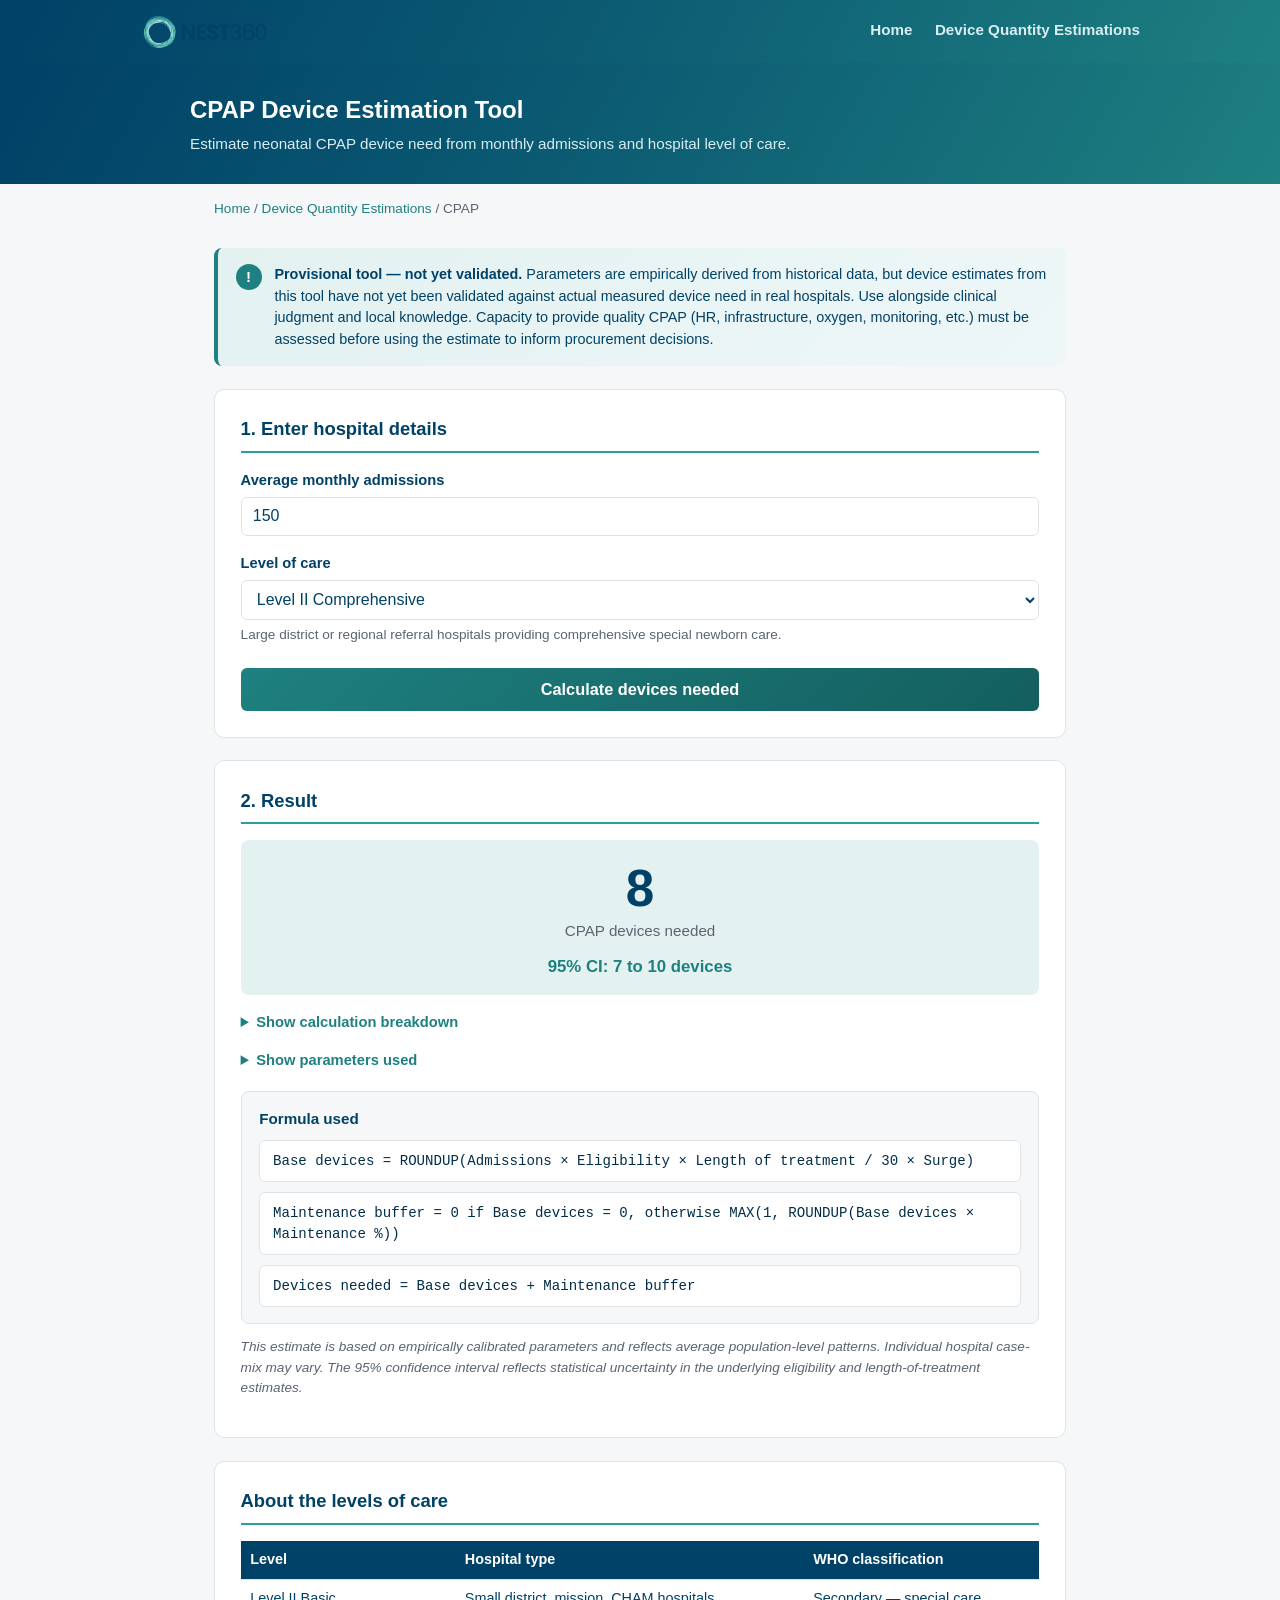
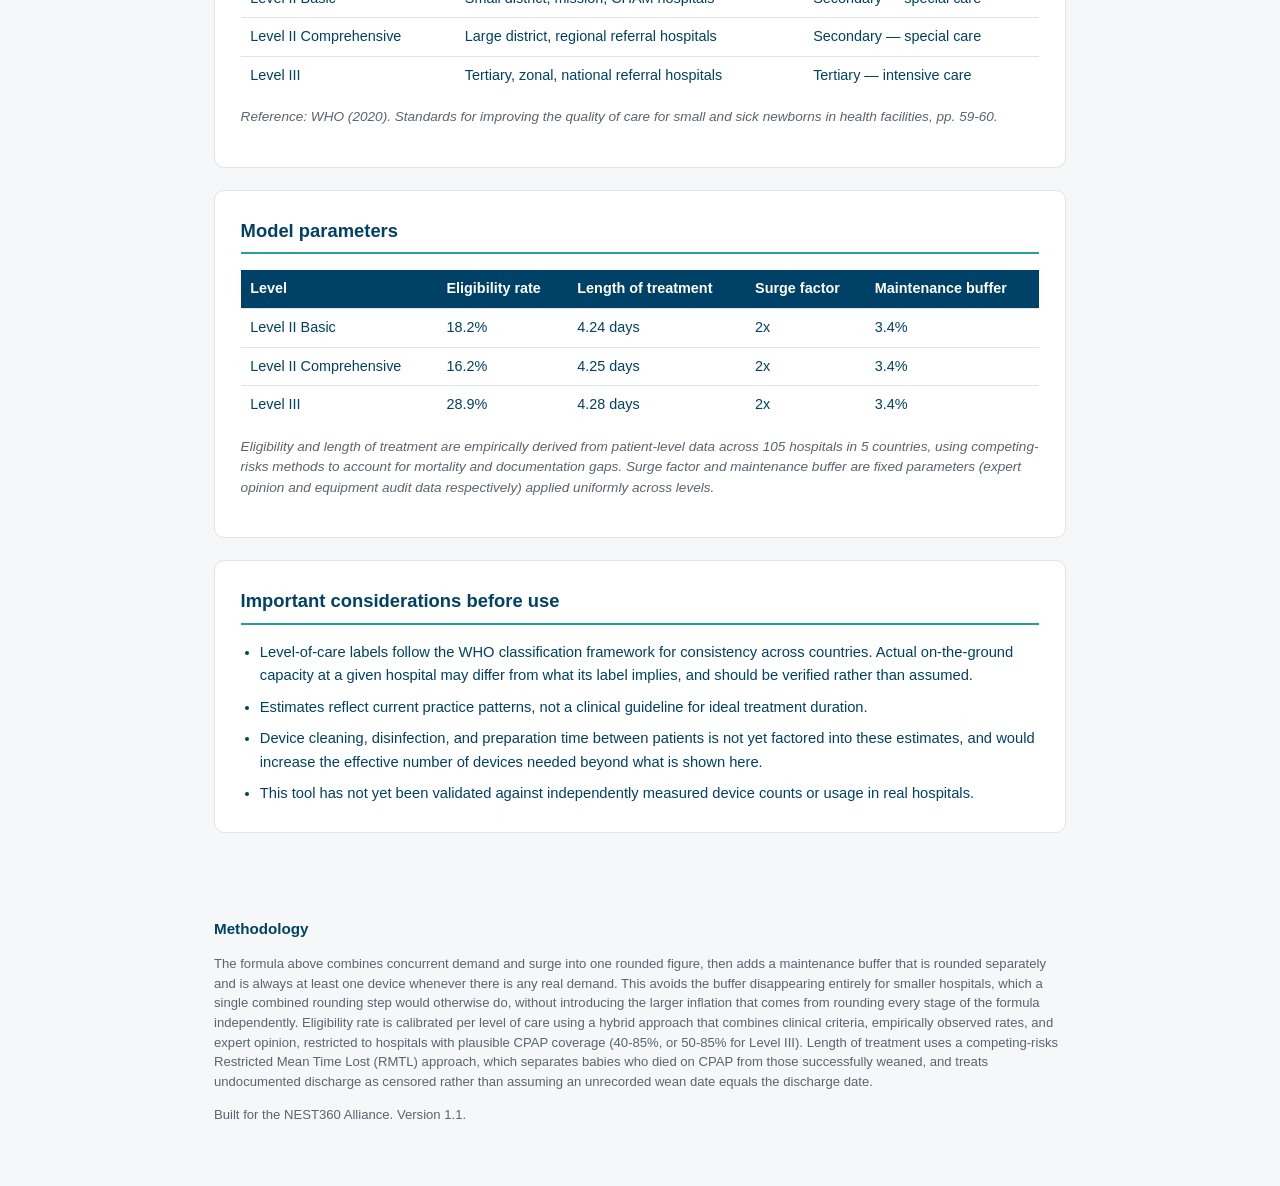
==== nest360_site/cpap.html @ d77ab2a0 "Added home screen" ====
<!DOCTYPE html>
<html lang="en">
<head>
<meta charset="UTF-8">
<meta name="viewport" content="width=device-width, initial-scale=1.0">
<title>CPAP Device Estimation Tool | NEST360</title>
<link rel="icon" type="image/png" href="assets/favicon.png">
<link rel="apple-touch-icon" href="assets/favicon-180.png">
<link rel="stylesheet" href="styles.css">
</head>
<body>

<header class="site-header">
  <div class="site-header-inner">
    <a href="index.html" class="brand">
      <img id="logo" src="assets/nest360-logo.png" alt="NEST360 logo"
           onerror="this.style.display='none'; document.getElementById('logoFallback').style.display='block';" />
      <div id="logoFallback">NEST<span class="accent">360</span></div>
    </a>
    <nav class="site-nav">
      <a href="index.html">Home</a>
      <a href="devices.html">Device Quantity Estimations</a>
    </nav>
  </div>
</header>

<div class="page-title-strip">
  <div class="inner">
    <h1>CPAP Device Estimation Tool</h1>
    <p>Estimate neonatal CPAP device need from monthly admissions and hospital level of care.</p>
  </div>
</div>
<div class="breadcrumb"><a href="index.html">Home</a> / <a href="devices.html">Device Quantity Estimations</a> / CPAP</div>

<main>

  <div class="advisory-note">
    <div class="icon">!</div>
    <div>
      <strong>Provisional tool — not yet validated.</strong> Parameters are empirically derived from historical data, but device estimates from this tool have not yet been validated against actual measured device need in real hospitals. Use alongside clinical judgment and local knowledge. Capacity to provide quality CPAP (HR, infrastructure, oxygen, monitoring, etc.) must be assessed before using the estimate to inform procurement decisions.
    </div>
  </div>

  <div class="card">
    <h2>1. Enter hospital details</h2>

    <label for="admits">Average monthly admissions</label>
    <input type="number" id="admits" min="0" step="1" value="150" />

    <label for="level">Level of care</label>
    <select id="level">
      <option value="Level II Basic">Level II Basic</option>
      <option value="Level II Comprehensive" selected>Level II Comprehensive</option>
      <option value="Level III">Level III</option>
    </select>
    <div class="level-help" id="levelHelp"></div>

    <button id="calcBtn">Calculate devices needed</button>
  </div>

  <div class="card" id="results">
    <h2>2. Result</h2>

    <div class="result-hero">
      <div class="n" id="resultDevices">-</div>
      <div class="label">CPAP devices needed</div>
      <div class="ci" id="resultCI"></div>
    </div>

    <details>
      <summary>Show calculation breakdown</summary>
      <div id="breakdown" style="margin-top:0.8rem;"></div>
    </details>

    <details>
      <summary>Show parameters used</summary>
      <div id="paramsUsed" style="margin-top:0.8rem;"></div>
    </details>

    <div class="formula-block">
      <h3>Formula used</h3>
      <p class="formula-expression">Base devices = ROUNDUP(Admissions &times; Eligibility &times; Length of treatment / 30 &times; Surge)</p>
      <p class="formula-expression">Maintenance buffer = 0 if Base devices = 0, otherwise MAX(1, ROUNDUP(Base devices &times; Maintenance %))</p>
      <p class="formula-expression">Devices needed = Base devices + Maintenance buffer</p>
    </div>

    <p class="note">This estimate is based on empirically calibrated parameters and reflects average population-level patterns. Individual hospital case-mix may vary. The 95% confidence interval reflects statistical uncertainty in the underlying eligibility and length-of-treatment estimates.</p>
  </div>

  <div class="card">
    <h2>About the levels of care</h2>
    <table>
      <tr><th>Level</th><th>Hospital type</th><th>WHO classification</th></tr>
      <tr>
        <td>Level II Basic</td>
        <td>Small district, mission, CHAM hospitals</td>
        <td>Secondary — special care</td>
      </tr>
      <tr>
        <td>Level II Comprehensive</td>
        <td>Large district, regional referral hospitals</td>
        <td>Secondary — special care</td>
      </tr>
      <tr>
        <td>Level III</td>
        <td>Tertiary, zonal, national referral hospitals</td>
        <td>Tertiary — intensive care</td>
      </tr>
    </table>
    <p class="note">Reference: WHO (2020). Standards for improving the quality of care for small and sick newborns in health facilities, pp. 59-60.</p>
  </div>

  <div class="card">
    <h2>Model parameters</h2>
    <table id="paramsTable">
      <tr><th>Level</th><th>Eligibility rate</th><th>Length of treatment</th><th>Surge factor</th><th>Maintenance buffer</th></tr>
    </table>
    <p class="note">Eligibility and length of treatment are empirically derived from patient-level data across 105 hospitals in 5 countries, using competing-risks methods to account for mortality and documentation gaps. Surge factor and maintenance buffer are fixed parameters (expert opinion and equipment audit data respectively) applied uniformly across levels.</p>
  </div>

  <div class="card">
    <h2>Important considerations before use</h2>
    <ul class="considerations-list">
      <li>Level-of-care labels follow the WHO classification framework for consistency across countries. Actual on-the-ground capacity at a given hospital may differ from what its label implies, and should be verified rather than assumed.</li>
      <li>Estimates reflect current practice patterns, not a clinical guideline for ideal treatment duration.</li>
      <li>Device cleaning, disinfection, and preparation time between patients is not yet factored into these estimates, and would increase the effective number of devices needed beyond what is shown here.</li>
      <li>This tool has not yet been validated against independently measured device counts or usage in real hospitals.</li>
    </ul>
  </div>

</main>

<footer>
  <h3>Methodology</h3>
  <p>
    The formula above combines concurrent demand and surge into one rounded figure, then adds a maintenance buffer that is rounded separately and is always at least one device whenever there is any real demand. This avoids the buffer disappearing entirely for smaller hospitals, which a single combined rounding step would otherwise do, without introducing the larger inflation that comes from rounding every stage of the formula independently.
    Eligibility rate is calibrated per level of care using a hybrid approach that combines clinical criteria, empirically observed rates, and expert opinion, restricted to hospitals with plausible CPAP coverage (40-85%, or 50-85% for Level III).
    Length of treatment uses a competing-risks Restricted Mean Time Lost (RMTL) approach, which separates babies who died on CPAP from those successfully weaned, and treats undocumented discharge as censored rather than assuming an unrecorded wean date equals the discharge date.
  </p>
  <p style="margin-top:0.8rem;">Built for the NEST360 Alliance. Version 1.1.</p>
</footer>

<script>
// ============================================================================
// Core calculation logic — tested against the validated R pipeline output.
//
// v1.1 (two-stage rounding, revised at a PI's request): v1.0 rounded once,
// at the very end, after multiplying concurrent demand, surge, and
// maintenance buffer all together. For small hospitals, the maintenance
// buffer (3.4% of a small number) was frequently well under 1 device and
// vanished once folded into a single shared ceiling -- giving small
// hospitals effectively no equipment-failure buffer, even though losing 1
// device is a much bigger share of total capacity for a small hospital
// than a large one.
//
// v1.1 fixes this with TWO rounding stages, not three independent ones:
//   base   = ceil(daily_concurrent * surge)          -- demand + surge together
//   buffer = 0                        if base == 0   -- no phantom spare when
//          = max(1, ceil(base * maintenance))          there is no real demand
//   devices_needed = base + buffer
// Concurrent demand and surge are deliberately combined and rounded
// together (not each on its own) -- rounding all three stages
// independently was evaluated and rejected: since ceil() only ever rounds
// up, three separate ceilings compound into a much bigger inflation
// (~33% higher at low volume in testing) than the two-stage version, which
// isolates the fix to exactly the buffer blind spot and converges back to
// the v1.0 result as hospital size grows (verified identical at Level III /
// 2000 admits/month: 171 devices either way).
//
// The 95% CI applies this SAME two-stage transform to the continuous
// peak-demand value plus/minus 1.96 x SE, rather than computing the
// interval separately -- guaranteeing the point estimate always sits
// inside its own confidence interval.
// ============================================================================

const PARAMS = {
  "Level II Basic": {
    eligible_rate_median: 0.182, eligible_rate_se: 0.00849,
    los_median: 4.24, los_se: 0.369
  },
  "Level II Comprehensive": {
    eligible_rate_median: 0.162, eligible_rate_se: 0.00971,
    los_median: 4.25, los_se: 0.361
  },
  "Level III": {
    eligible_rate_median: 0.289, eligible_rate_se: 0.0296,
    los_median: 4.28, los_se: 0.321
  }
};

const SURGE = 2.0;
const MAINTENANCE = 0.034;

const LEVEL_HELP = {
  "Level II Basic": "Small district, mission, or CHAM hospitals providing basic special newborn care.",
  "Level II Comprehensive": "Large district or regional referral hospitals providing comprehensive special newborn care.",
  "Level III": "Tertiary, zonal, or national referral hospitals providing intensive newborn care."
};

function round2(x) { return Math.round(x * 100) / 100; }

// Single source of truth for the two-stage rounding transform. Used for
// both the point estimate and both CI bounds, so all three are always
// discretized identically (point estimate is guaranteed to sit inside the
// CI).
function devicesFromPeakDemand(peakDemand, maintenanceBuffer) {
  peakDemand = Math.max(0, peakDemand); // guard against a negative CI bound
  const base = Math.ceil(peakDemand);
  if (base <= 0) return 0; // no real demand -> no phantom spare
  const buffer = Math.max(1, Math.ceil(base * maintenanceBuffer));
  return base + buffer;
}

function estimateCpapDevices(monthlyAdmits, levelOfCare) {
  const p = PARAMS[levelOfCare];
  if (!p) throw new Error("Invalid level: " + levelOfCare);

  const elig = p.eligible_rate_median;
  const seElig = p.eligible_rate_se;
  const los = p.los_median;
  const seLos = p.los_se;

  const dailyConcurrent = (monthlyAdmits * elig * los) / 30;
  const peakDemand = dailyConcurrent * SURGE; // continuous -- NOT rounded here

  const devicesNeeded = devicesFromPeakDemand(peakDemand, MAINTENANCE);
  const baseDevices = Math.ceil(Math.max(0, peakDemand));
  const bufferDevices = devicesNeeded - baseDevices;

  const seTotal = peakDemand * Math.sqrt(
    Math.pow(seElig / elig, 2) + Math.pow(seLos / los, 2)
  );

  const ciLower = devicesFromPeakDemand(peakDemand - 1.96 * seTotal, MAINTENANCE);
  const ciUpper = devicesFromPeakDemand(peakDemand + 1.96 * seTotal, MAINTENANCE);

  return {
    levelOfCare, monthlyAdmits,

    dailyConcurrent: round2(dailyConcurrent),
    peakDemand: round2(peakDemand),
    baseDevices, bufferDevices,
    devicesNeeded, ciLower, ciUpper,
    seTotal: round2(seTotal),
    paramsUsed: { eligibilityRate: elig, losDays: los, surge: SURGE, maintenance: MAINTENANCE }
  };
}

// ------------------------------------------------------------------------
// UI wiring
// ------------------------------------------------------------------------

const admitsInput = document.getElementById("admits");
const levelSelect = document.getElementById("level");
const levelHelp = document.getElementById("levelHelp");
const calcBtn = document.getElementById("calcBtn");
const resultsCard = document.getElementById("results");
const resultDevices = document.getElementById("resultDevices");
const resultCI = document.getElementById("resultCI");
const breakdownEl = document.getElementById("breakdown");
const paramsUsedEl = document.getElementById("paramsUsed");
const paramsTable = document.getElementById("paramsTable");

function updateLevelHelp() {
  levelHelp.textContent = LEVEL_HELP[levelSelect.value] || "";
}
levelSelect.addEventListener("change", updateLevelHelp);
updateLevelHelp();

function runCalculation() {
  const admits = parseFloat(admitsInput.value);
  const level = levelSelect.value;

  if (isNaN(admits) || admits < 0) {
    alert("Please enter a valid, non-negative number of monthly admissions.");
    return;
  }

  const r = estimateCpapDevices(admits, level);

  resultsCard.style.display = "block";
  resultDevices.textContent = r.devicesNeeded;
  resultCI.textContent = "95% CI: " + r.ciLower + " to " + r.ciUpper + " devices";

  breakdownEl.innerHTML = `
    <div class="breakdown-step"><span class="k">Daily concurrent demand</span><span class="v">${r.dailyConcurrent}</span></div>
    <div class="breakdown-step"><span class="k">Peak demand (with surge)</span><span class="v">${r.peakDemand}</span></div>
    <div class="breakdown-step"><span class="k">Base devices (peak demand, rounded up)</span><span class="v">${r.baseDevices}</span></div>
    <div class="breakdown-step"><span class="k">+ Maintenance buffer (at least 1 spare)</span><span class="v">${r.bufferDevices}</span></div>
    <div class="breakdown-step"><span class="k">Devices needed</span><span class="v">${r.devicesNeeded}</span></div>
  `;

  paramsUsedEl.innerHTML = `
    <div class="breakdown-step"><span class="k">Eligibility rate</span><span class="v">${(r.paramsUsed.eligibilityRate * 100).toFixed(1)}%</span></div>
    <div class="breakdown-step"><span class="k">Length of treatment</span><span class="v">${r.paramsUsed.losDays} days</span></div>
    <div class="breakdown-step"><span class="k">Surge factor</span><span class="v">${r.paramsUsed.surge}x</span></div>
    <div class="breakdown-step"><span class="k">Maintenance buffer</span><span class="v">${(r.paramsUsed.maintenance * 100).toFixed(1)}%</span></div>
  `;

  if (typeof resultsCard.scrollIntoView === "function") {
    resultsCard.scrollIntoView({ behavior: "smooth", block: "nearest" });
  }
}

calcBtn.addEventListener("click", runCalculation);
admitsInput.addEventListener("keydown", (e) => { if (e.key === "Enter") runCalculation(); });

// Populate the static parameters table
(function populateParamsTable() {
  const order = ["Level II Basic", "Level II Comprehensive", "Level III"];
  for (const lvl of order) {
    const p = PARAMS[lvl];
    const row = document.createElement("tr");
    row.innerHTML = `
      <td>${lvl}</td>
      <td>${(p.eligible_rate_median * 100).toFixed(1)}%</td>
      <td>${p.los_median} days</td>
      <td>${SURGE}x</td>
      <td>${(MAINTENANCE * 100).toFixed(1)}%</td>
    `;
    paramsTable.appendChild(row);
  }
})();

// Run once on load with the default values so the page isn't empty
runCalculation();
</script>

</body>
</html>
---- nest360_site/styles.css ----
/* ============================================================================
   NEST360 Device Quantity Estimation Tools — shared stylesheet
   Colors extracted directly from the NEST360 logo file:
     navy #004167 (wordmark), teal #279F9F (ring accent)
   ========================================================================= */

:root {
  --navy: #004167;
  --navy-dark: #002E48;
  --teal: #279F9F;        /* true logo teal — decorative use only */
  --teal-dark: #1E8080;   /* WCAG AA on white (4.71:1) — text/buttons */
  --teal-darker: #145F5F; /* WCAG AA on white (7.42:1) — gradient partner */
  --teal-light: #E3F1F1;
  --gray: #5B6470;
  --lightbg: #F5F7F8;
  --white: #FFFFFF;
  --border: #E0E4E6;

  --brand-gradient: linear-gradient(120deg, var(--navy) 0%, #0B5A72 45%, var(--teal-dark) 100%);
  --button-gradient: linear-gradient(135deg, var(--teal-dark) 0%, var(--teal-darker) 100%);
}

* { box-sizing: border-box; }

body {
  margin: 0;
  font-family: -apple-system, "Calibri", "Segoe UI", Arial, sans-serif;
  background: var(--lightbg);
  color: var(--navy);
  line-height: 1.5;
}

a { color: var(--teal-dark); }

/* ---------------------------------------------------------------------- */
/* Site header / navigation (shared across all pages)                     */
/* ---------------------------------------------------------------------- */

.site-header {
  background: var(--brand-gradient);
  color: var(--white);
  padding: 0.9rem 1.5rem;
}

.site-header-inner {
  max-width: 1000px;
  margin: 0 auto;
  display: flex;
  align-items: center;
  justify-content: space-between;
  flex-wrap: wrap;
  gap: 0.8rem;
}

.brand {
  display: flex;
  align-items: center;
  gap: 0.7rem;
  text-decoration: none;
}

#logo {
  height: 34px;
  width: auto;
  display: block;
}

#logoFallback {
  display: none;
  font-size: 1.2rem;
  font-weight: 800;
  letter-spacing: 0.02em;
  color: var(--white);
}
#logoFallback .accent { color: #8FDCDC; }

.site-nav {
  display: flex;
  gap: 1.4rem;
}

@supports not (gap: 1rem) {
  .site-nav a + a { margin-left: 1.4rem; }
}

.site-nav a {
  color: #D9EEF2;
  text-decoration: none;
  font-size: 0.95rem;
  font-weight: 600;
  padding: 0.3rem 0;
  border-bottom: 2px solid transparent;
}

.site-nav a:hover { color: var(--white); }

.site-nav a.active {
  color: var(--white);
  border-bottom: 2px solid #8FDCDC;
}

/* ---------------------------------------------------------------------- */
/* Hero (Home page, and page-title strips on other pages)                 */
/* ---------------------------------------------------------------------- */

.hero {
  background: var(--brand-gradient);
  color: var(--white);
  padding: 3rem 1.5rem;
}

.hero-inner {
  max-width: 900px;
  margin: 0 auto;
}

.hero h1 {
  margin: 0 0 0.6rem 0;
  font-size: 2rem;
  font-weight: 700;
}

.hero p {
  margin: 0;
  color: #D9EEF2;
  font-size: 1.05rem;
  max-width: 640px;
}

.page-title-strip {
  background: var(--brand-gradient);
  color: var(--white);
  padding: 1.8rem 1.5rem;
}

.page-title-strip .inner {
  max-width: 900px;
  margin: 0 auto;
}

.page-title-strip h1 {
  margin: 0 0 0.3rem 0;
  font-size: 1.5rem;
  font-weight: 700;
}

.page-title-strip p {
  margin: 0;
  color: #D9EEF2;
  font-size: 0.95rem;
}

.breadcrumb {
  max-width: 900px;
  margin: 0.9rem auto 0 auto;
  padding: 0 1.5rem;
  font-size: 0.85rem;
  color: var(--gray);
}

.breadcrumb a { text-decoration: none; }
.breadcrumb a:hover { text-decoration: underline; }

/* ---------------------------------------------------------------------- */
/* Layout                                                                  */
/* ---------------------------------------------------------------------- */

main {
  max-width: 900px;
  margin: 0 auto;
  padding: 1.8rem 1.5rem 3rem 1.5rem;
}

.card {
  background: var(--white);
  border: 1px solid var(--border);
  border-radius: 10px;
  padding: 1.6rem;
  margin-bottom: 1.4rem;
}

.card h2 {
  font-size: 1.15rem;
  margin: 0 0 1rem 0;
  border-bottom: 2px solid var(--teal);
  padding-bottom: 0.5rem;
}

/* ---------------------------------------------------------------------- */
/* Advisory note (replaces a generic amber warning-box pattern with a      */
/* NEST360-colored callout: teal-tinted background, navy text, teal       */
/* left accent bar and a small marker icon instead of a caution color)    */
/* ---------------------------------------------------------------------- */

.advisory-note {
  display: flex;
  gap: 0.8rem;
  align-items: flex-start;
  background: linear-gradient(135deg, var(--teal-light) 0%, #EEF7F7 100%);
  border-left: 4px solid var(--teal-dark);
  color: var(--navy);
  padding: 1rem 1.1rem;
  border-radius: 8px;
  margin-bottom: 1.4rem;
  font-size: 0.9rem;
}

.advisory-note .icon {
  flex: 0 0 auto;
  width: 26px;
  height: 26px;
  border-radius: 50%;
  background: var(--teal-dark);
  color: var(--white);
  display: flex;
  align-items: center;
  justify-content: center;
  font-weight: 800;
  font-size: 0.95rem;
}

.advisory-note strong { color: var(--navy); }

/* ---------------------------------------------------------------------- */
/* Form controls                                                          */
/* ---------------------------------------------------------------------- */

label {
  display: block;
  font-weight: 600;
  font-size: 0.92rem;
  margin-bottom: 0.35rem;
  margin-top: 1rem;
}

label:first-child { margin-top: 0; }

input[type="number"], select {
  width: 100%;
  padding: 0.6rem 0.7rem;
  font-size: 1rem;
  border: 1px solid var(--border);
  border-radius: 6px;
  background: var(--white);
  color: var(--navy);
  font-family: inherit;
}

input[type="number"]:focus, select:focus {
  outline: none;
  border-color: var(--teal-dark);
  box-shadow: 0 0 0 3px var(--teal-light);
}

.level-help {
  font-size: 0.85rem;
  color: var(--gray);
  margin-top: 0.35rem;
}

button {
  margin-top: 1.4rem;
  width: 100%;
  background: var(--button-gradient);
  color: var(--white);
  border: none;
  border-radius: 6px;
  padding: 0.75rem;
  font-size: 1.02rem;
  font-weight: 700;
  cursor: pointer;
}

button:hover { filter: brightness(1.08); }

/* ---------------------------------------------------------------------- */
/* Results                                                                 */
/* ---------------------------------------------------------------------- */

#results { display: none; }

.result-hero {
  text-align: center;
  padding: 1.4rem 0 1rem 0;
  background: var(--teal-light);
  border-radius: 8px;
}

.result-hero .n {
  font-size: 3.2rem;
  font-weight: 700;
  color: var(--navy);
  line-height: 1;
}

.result-hero .label {
  color: var(--gray);
  font-size: 0.95rem;
  margin-top: 0.4rem;
}

.result-hero .ci {
  margin-top: 0.7rem;
  font-size: 1.05rem;
  color: var(--teal-dark);
  font-weight: 700;
}

table {
  width: 100%;
  border-collapse: collapse;
  font-size: 0.9rem;
  margin-top: 0.5rem;
}

th, td {
  text-align: left;
  padding: 0.5rem 0.6rem;
  border-bottom: 1px solid var(--border);
}

th {
  background: var(--navy);
  color: var(--white);
  font-weight: 600;
}

tr:last-child td { border-bottom: none; }

.breakdown-step {
  display: flex;
  justify-content: space-between;
  padding: 0.5rem 0;
  border-bottom: 1px dashed var(--border);
  font-size: 0.92rem;
}

.breakdown-step:last-child { border-bottom: none; }

.breakdown-step .k { color: var(--gray); }
.breakdown-step .v { font-weight: 600; color: var(--navy); }

details { margin-top: 1rem; }

summary {
  cursor: pointer;
  font-weight: 600;
  font-size: 0.92rem;
  color: var(--teal-dark);
}

/* ---------------------------------------------------------------------- */
/* Formula block — shown openly, not tucked behind a click                 */
/* ---------------------------------------------------------------------- */

.formula-block {
  margin-top: 1.2rem;
  background: var(--lightbg);
  border: 1px solid var(--border);
  border-radius: 8px;
  padding: 1rem 1.1rem;
}

.formula-block h3 {
  margin: 0 0 0.6rem 0;
  font-size: 0.95rem;
  color: var(--navy);
}

.formula-expression {
  font-family: "Courier New", Courier, monospace;
  font-size: 0.88rem;
  color: var(--navy-dark);
  background: var(--white);
  border: 1px solid var(--border);
  border-radius: 6px;
  padding: 0.6rem 0.8rem;
  margin: 0 0 0.6rem 0;
  overflow-x: auto;
}

.formula-expression:last-child { margin-bottom: 0; }

.note {
  font-size: 0.85rem;
  color: var(--gray);
  font-style: italic;
  margin-top: 0.8rem;
}

.considerations-list {
  margin: 0;
  padding-left: 1.2rem;
  color: var(--navy);
  font-size: 0.92rem;
  line-height: 1.6;
}

.considerations-list li { margin-bottom: 0.5rem; }
.considerations-list li:last-child { margin-bottom: 0; }

/* ---------------------------------------------------------------------- */
/* Device cards (Device Quantity Estimations hub page)                    */
/* ---------------------------------------------------------------------- */

.device-grid {
  display: grid;
  grid-template-columns: repeat(auto-fit, minmax(240px, 1fr));
  gap: 1rem;
}

.device-card {
  border: 1px solid var(--border);
  border-radius: 10px;
  padding: 1.4rem;
  background: var(--white);
  display: flex;
  flex-direction: column;
  gap: 0.6rem;
}

.device-card.available {
  border-top: 4px solid var(--teal-dark);
}

.device-card.coming-soon {
  border-top: 4px solid var(--border);
  opacity: 0.75;
}

.device-card h3 {
  margin: 0;
  font-size: 1.1rem;
  color: var(--navy);
}

.device-card p {
  margin: 0;
  font-size: 0.9rem;
  color: var(--gray);
  flex-grow: 1;
}

.device-status {
  display: inline-block;
  font-size: 0.75rem;
  font-weight: 700;
  text-transform: uppercase;
  letter-spacing: 0.03em;
  padding: 0.2rem 0.6rem;
  border-radius: 4px;
  width: fit-content;
}

.device-status.available {
  background: var(--teal-light);
  color: var(--teal-darker);
}

.device-status.coming-soon {
  background: var(--lightbg);
  color: var(--gray);
}

.device-card .go-link {
  text-decoration: none;
  font-weight: 700;
  color: var(--teal-dark);
  font-size: 0.9rem;
}

/* ---------------------------------------------------------------------- */
/* Footer                                                                  */
/* ---------------------------------------------------------------------- */

footer {
  max-width: 900px;
  margin: 0 auto;
  padding: 0 1.5rem 3rem 1.5rem;
  font-size: 0.82rem;
  color: var(--gray);
}

footer h3 {
  font-size: 0.95rem;
  color: var(--navy);
  margin-bottom: 0.4rem;
}
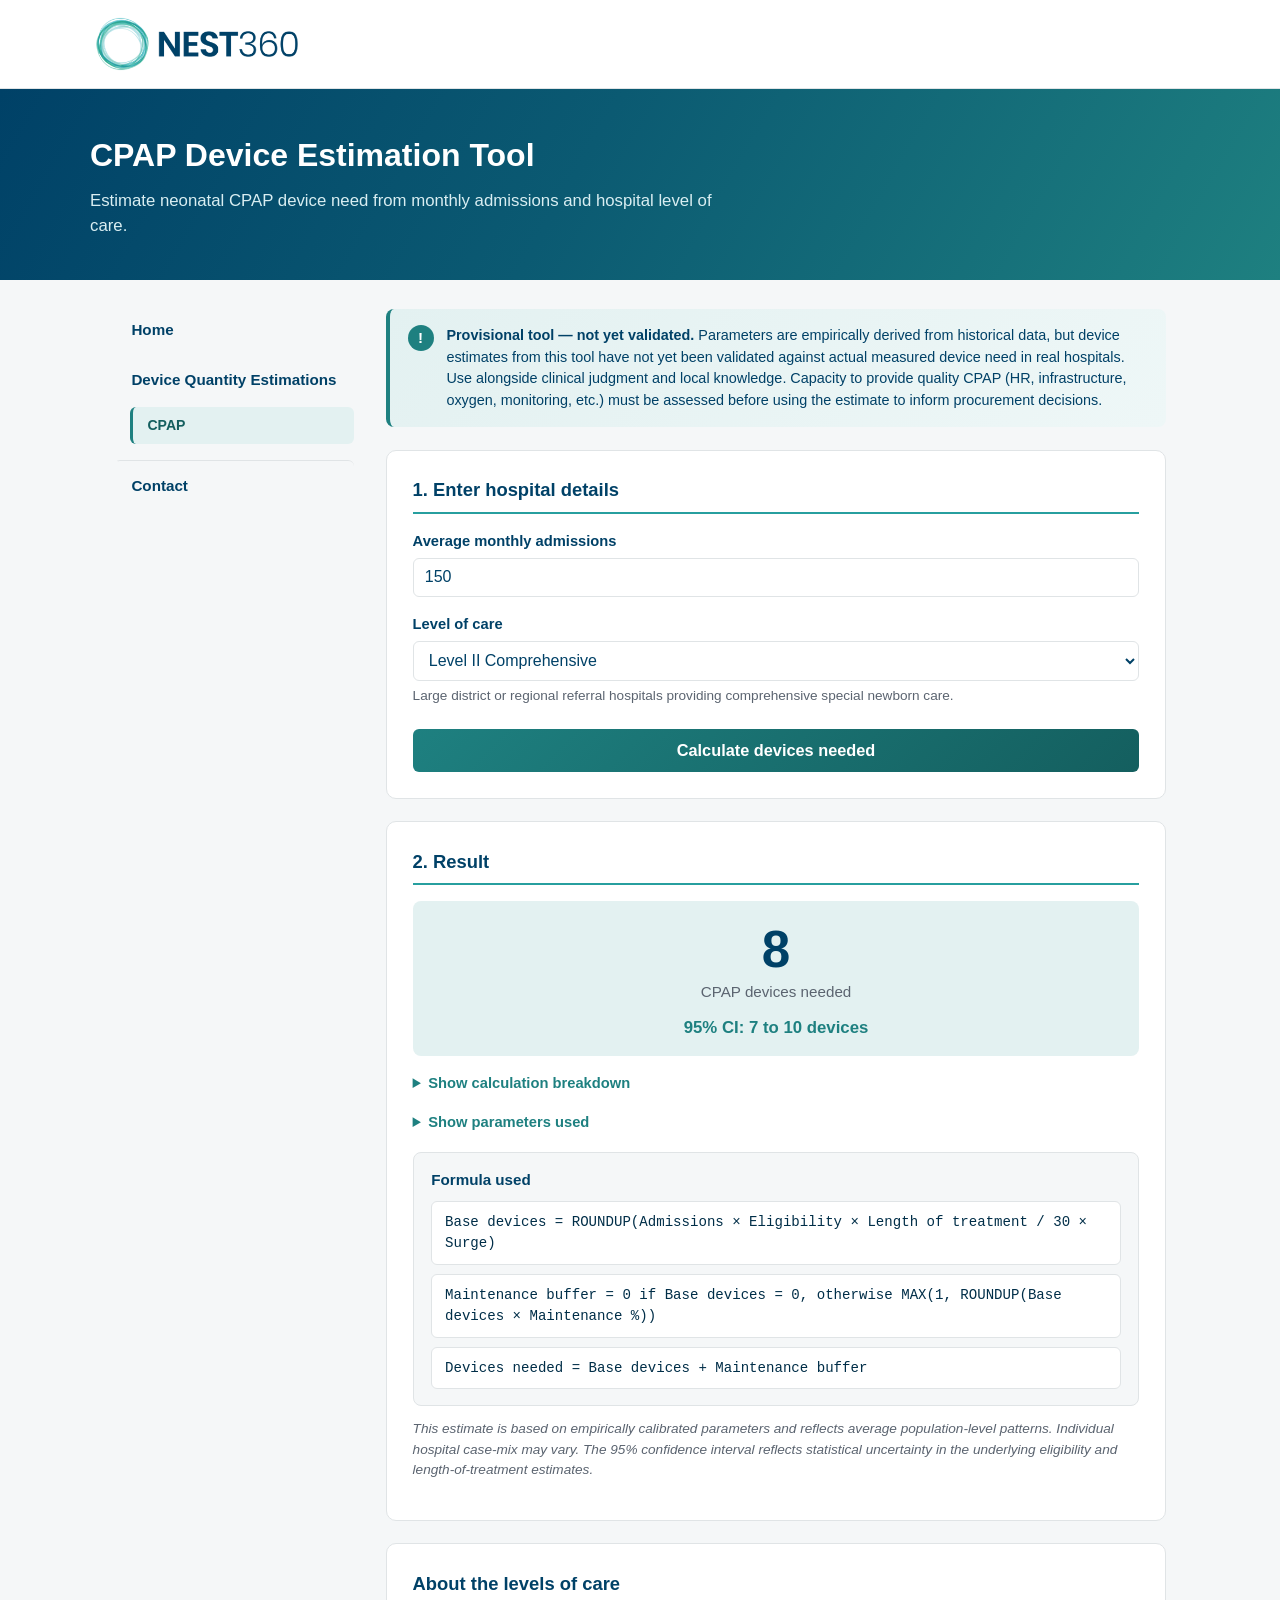
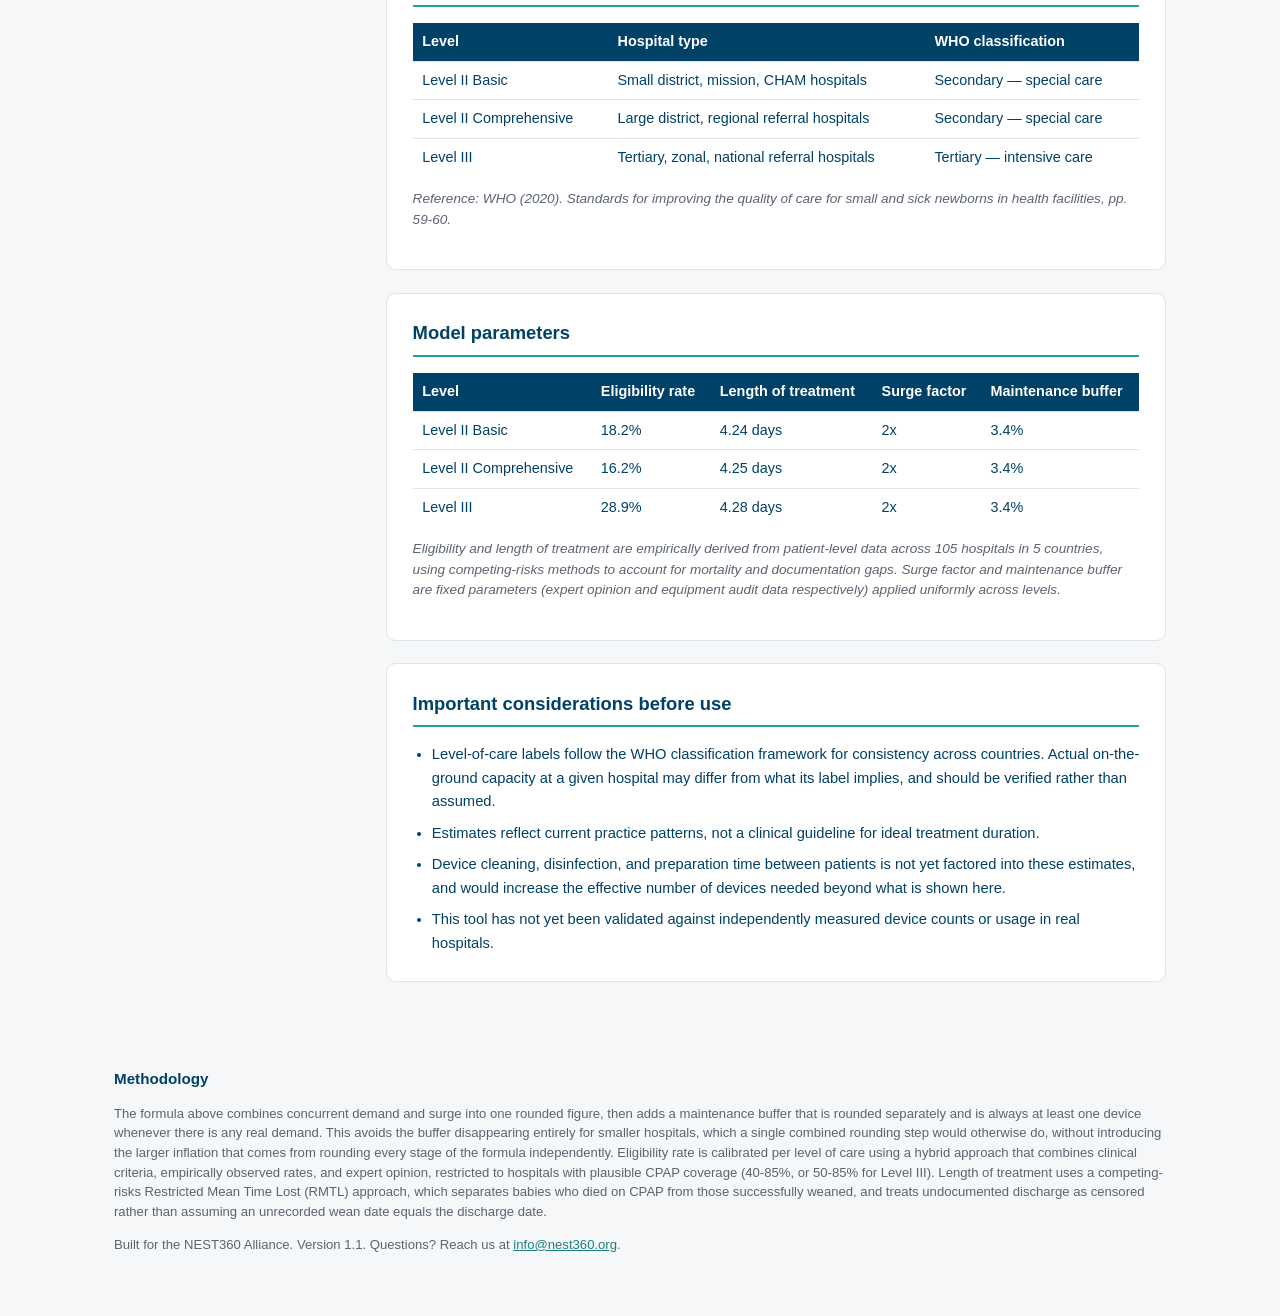
==== commit 5a85f1db: "Updated styling and header" ====
--- a/nest360_site/cpap.html
+++ b/nest360_site/cpap.html
@@ -10,29 +10,35 @@
 </head>
 <body>
 
-<header class="site-header">
-  <div class="site-header-inner">
+<div class="topbar">
+  <div class="topbar-inner">
     <a href="index.html" class="brand">
       <img id="logo" src="assets/nest360-logo.png" alt="NEST360 logo"
            onerror="this.style.display='none'; document.getElementById('logoFallback').style.display='block';" />
       <div id="logoFallback">NEST<span class="accent">360</span></div>
     </a>
-    <nav class="site-nav">
+  </div>
+</div>
+
+<div class="hero">
+  <div class="hero-inner">
+    <h1>CPAP Device Estimation Tool</h1>
+    <p>Estimate neonatal CPAP device need from monthly admissions and hospital level of care.</p>
+  </div>
+</div>
+
+<div class="layout">
+
+  <aside class="sidebar">
+    <nav>
       <a href="index.html">Home</a>
       <a href="devices.html">Device Quantity Estimations</a>
+      <a href="cpap.html" class="nav-sub active" aria-current="page">CPAP</a>
+      <a href="mailto:info@nest360.org" class="contact-link">Contact</a>
     </nav>
-  </div>
-</header>
-
-<div class="page-title-strip">
-  <div class="inner">
-    <h1>CPAP Device Estimation Tool</h1>
-    <p>Estimate neonatal CPAP device need from monthly admissions and hospital level of care.</p>
-  </div>
-</div>
-<div class="breadcrumb"><a href="index.html">Home</a> / <a href="devices.html">Device Quantity Estimations</a> / CPAP</div>
-
-<main>
+  </aside>
+
+  <main>
 
   <div class="advisory-note">
     <div class="icon">!</div>
@@ -128,7 +134,9 @@
     </ul>
   </div>
 
-</main>
+  </main>
+
+</div>
 
 <footer>
   <h3>Methodology</h3>
@@ -137,7 +145,7 @@
     Eligibility rate is calibrated per level of care using a hybrid approach that combines clinical criteria, empirically observed rates, and expert opinion, restricted to hospitals with plausible CPAP coverage (40-85%, or 50-85% for Level III).
     Length of treatment uses a competing-risks Restricted Mean Time Lost (RMTL) approach, which separates babies who died on CPAP from those successfully weaned, and treats undocumented discharge as censored rather than assuming an unrecorded wean date equals the discharge date.
   </p>
-  <p style="margin-top:0.8rem;">Built for the NEST360 Alliance. Version 1.1.</p>
+  <p style="margin-top:0.8rem;">Built for the NEST360 Alliance. Version 1.1. Questions? Reach us at <a href="mailto:info@nest360.org">info@nest360.org</a>.</p>
 </footer>
 
 <script>
--- a/nest360_site/styles.css
+++ b/nest360_site/styles.css
@@ -33,84 +33,57 @@
 a { color: var(--teal-dark); }
 
 /* ---------------------------------------------------------------------- */
-/* Site header / navigation (shared across all pages)                     */
-/* ---------------------------------------------------------------------- */
-
-.site-header {
-  background: var(--brand-gradient);
-  color: var(--white);
-  padding: 0.9rem 1.5rem;
-}
-
-.site-header-inner {
-  max-width: 1000px;
+/* Top bar: plain white/light background so the logo (navy wordmark)      */
+/* stays fully visible and legible, rather than sitting on a navy/teal    */
+/* gradient where it loses contrast and disappears.                       */
+/* ---------------------------------------------------------------------- */
+
+.topbar {
+  background: var(--white);
+  border-bottom: 1px solid var(--border);
+  padding: 1rem 1.5rem;
+}
+
+.topbar-inner {
+  max-width: 1100px;
   margin: 0 auto;
   display: flex;
   align-items: center;
-  justify-content: space-between;
-  flex-wrap: wrap;
-  gap: 0.8rem;
 }
 
 .brand {
   display: flex;
   align-items: center;
-  gap: 0.7rem;
   text-decoration: none;
 }
 
 #logo {
-  height: 34px;
+  height: 56px;
   width: auto;
   display: block;
 }
 
 #logoFallback {
   display: none;
-  font-size: 1.2rem;
+  font-size: 1.6rem;
   font-weight: 800;
   letter-spacing: 0.02em;
-  color: var(--white);
-}
-#logoFallback .accent { color: #8FDCDC; }
-
-.site-nav {
-  display: flex;
-  gap: 1.4rem;
-}
-
-@supports not (gap: 1rem) {
-  .site-nav a + a { margin-left: 1.4rem; }
-}
-
-.site-nav a {
-  color: #D9EEF2;
-  text-decoration: none;
-  font-size: 0.95rem;
-  font-weight: 600;
-  padding: 0.3rem 0;
-  border-bottom: 2px solid transparent;
-}
-
-.site-nav a:hover { color: var(--white); }
-
-.site-nav a.active {
-  color: var(--white);
-  border-bottom: 2px solid #8FDCDC;
-}
-
-/* ---------------------------------------------------------------------- */
-/* Hero (Home page, and page-title strips on other pages)                 */
+  color: var(--navy);
+}
+#logoFallback .accent { color: var(--teal-dark); }
+
+/* ---------------------------------------------------------------------- */
+/* Hero banner                                                            */
 /* ---------------------------------------------------------------------- */
 
 .hero {
   background: var(--brand-gradient);
   color: var(--white);
-  padding: 3rem 1.5rem;
+  padding: 2.6rem 1.5rem;
 }
 
 .hero-inner {
-  max-width: 900px;
+  max-width: 1100px;
   margin: 0 auto;
 }
 
@@ -127,48 +100,81 @@
   max-width: 640px;
 }
 
-.page-title-strip {
-  background: var(--brand-gradient);
-  color: var(--white);
-  padding: 1.8rem 1.5rem;
-}
-
-.page-title-strip .inner {
-  max-width: 900px;
+/* ---------------------------------------------------------------------- */
+/* Layout: left-side vertical nav (with CPAP nested under Device Quantity */
+/* Estimations) + main content. Same nav block is reused verbatim on all  */
+/* three pages -- only the "active" class differs per page -- so the      */
+/* hierarchy and styling can never drift out of sync between pages.       */
+/* ---------------------------------------------------------------------- */
+
+.layout {
+  max-width: 1100px;
   margin: 0 auto;
-}
-
-.page-title-strip h1 {
-  margin: 0 0 0.3rem 0;
-  font-size: 1.5rem;
-  font-weight: 700;
-}
-
-.page-title-strip p {
-  margin: 0;
-  color: #D9EEF2;
+  display: flex;
+  align-items: flex-start;
+  gap: 2rem;
+  padding: 1.8rem 1.5rem 3rem 1.5rem;
+}
+
+.sidebar {
+  flex: 0 0 240px;
+  position: sticky;
+  top: 1.5rem;
+}
+
+.sidebar nav {
+  display: flex;
+  flex-direction: column;
+  gap: 0.35rem;
+}
+
+.sidebar nav a {
+  display: block;
+  padding: 0.65rem 0.9rem;
+  border-radius: 6px;
+  color: var(--navy);
+  text-decoration: none;
+  font-weight: 600;
   font-size: 0.95rem;
-}
-
-.breadcrumb {
-  max-width: 900px;
-  margin: 0.9rem auto 0 auto;
-  padding: 0 1.5rem;
-  font-size: 0.85rem;
-  color: var(--gray);
-}
-
-.breadcrumb a { text-decoration: none; }
-.breadcrumb a:hover { text-decoration: underline; }
+  border-left: 3px solid transparent;
+}
+
+.sidebar nav a:hover { background: var(--lightbg); }
+
+.sidebar nav a.active {
+  background: var(--teal-light);
+  color: var(--teal-darker);
+  border-left: 3px solid var(--teal-dark);
+}
+
+.sidebar nav a.nav-sub {
+  margin-left: 1rem;
+  font-size: 0.88rem;
+  font-weight: 600;
+  padding-top: 0.5rem;
+  padding-bottom: 0.5rem;
+}
+
+.sidebar nav a.contact-link {
+  margin-top: 0.6rem;
+  border-top: 1px solid var(--border);
+  padding-top: 0.9rem;
+}
+
+@media (max-width: 700px) {
+  .layout { flex-direction: column; }
+  .sidebar { position: static; width: 100%; flex-basis: auto; }
+  .sidebar nav { flex-direction: row; flex-wrap: wrap; }
+  .sidebar nav a.nav-sub { margin-left: 0; }
+}
 
 /* ---------------------------------------------------------------------- */
 /* Layout                                                                  */
 /* ---------------------------------------------------------------------- */
 
 main {
-  max-width: 900px;
-  margin: 0 auto;
-  padding: 1.8rem 1.5rem 3rem 1.5rem;
+  flex: 1;
+  min-width: 0;
 }
 
 .card {
@@ -474,7 +480,7 @@
 /* ---------------------------------------------------------------------- */
 
 footer {
-  max-width: 900px;
+  max-width: 1100px;
   margin: 0 auto;
   padding: 0 1.5rem 3rem 1.5rem;
   font-size: 0.82rem;
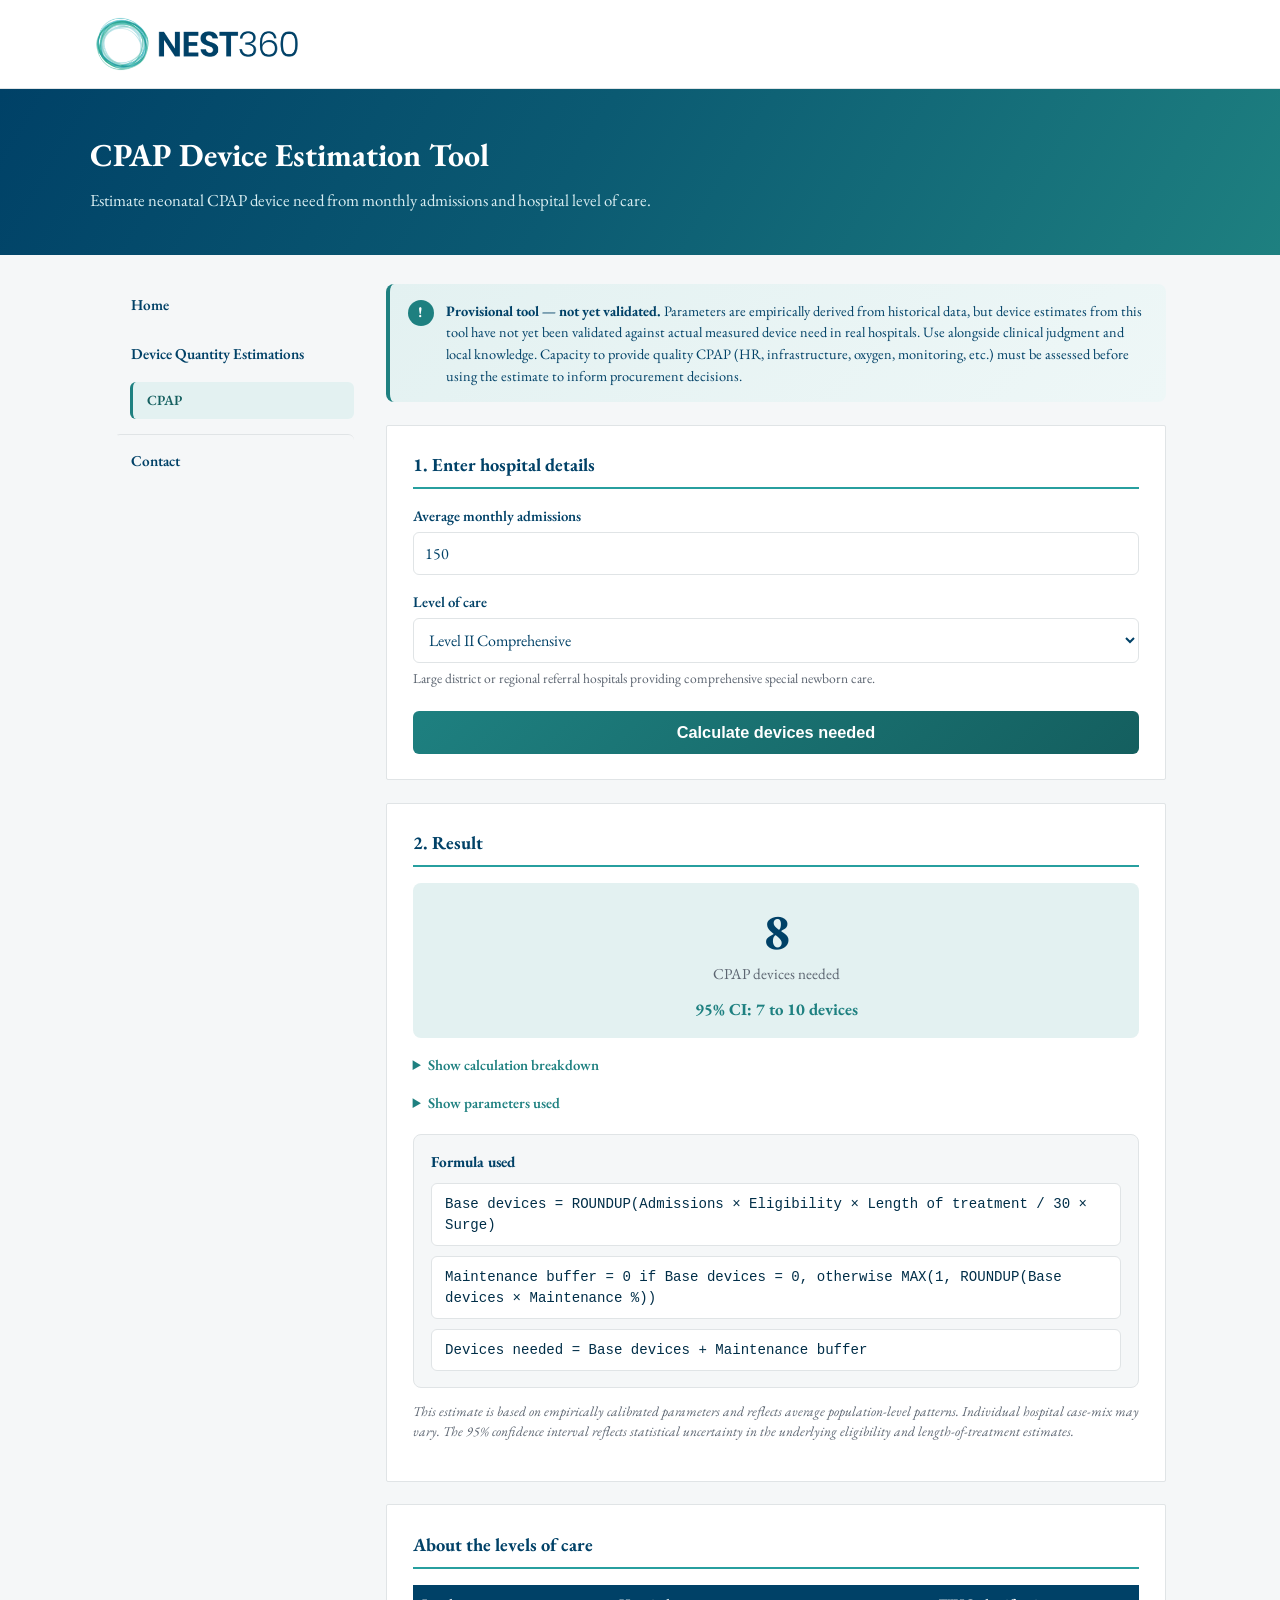
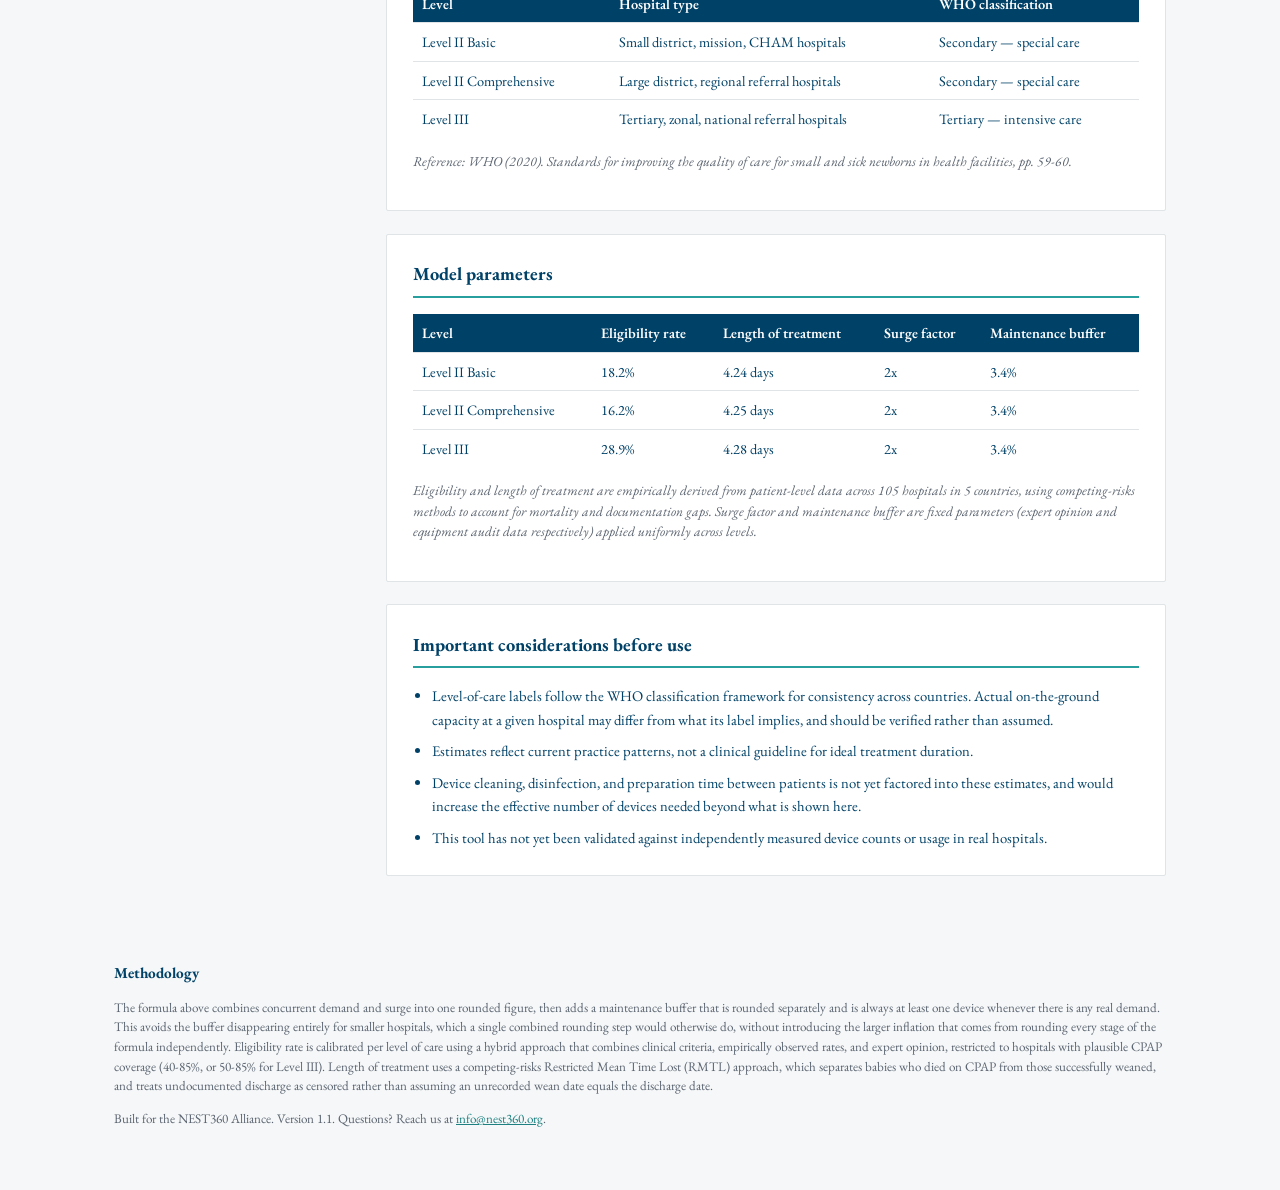
==== commit 911809b2: "Updated UI styling" ====
--- a/nest360_site/cpap.html
+++ b/nest360_site/cpap.html
@@ -6,6 +6,9 @@
 <title>CPAP Device Estimation Tool | NEST360</title>
 <link rel="icon" type="image/png" href="assets/favicon.png">
 <link rel="apple-touch-icon" href="assets/favicon-180.png">
+<link rel="preconnect" href="https://fonts.googleapis.com">
+<link rel="preconnect" href="https://fonts.gstatic.com" crossorigin>
+<link href="https://fonts.googleapis.com/css2?family=EB+Garamond:ital,wght@0,400;0,500;0,600;0,700;1,400&display=swap" rel="stylesheet">
 <link rel="stylesheet" href="styles.css">
 </head>
 <body>
--- a/nest360_site/styles.css
+++ b/nest360_site/styles.css
@@ -24,7 +24,7 @@
 
 body {
   margin: 0;
-  font-family: -apple-system, "Calibri", "Segoe UI", Arial, sans-serif;
+  font-family: "EB Garamond", Garamond, Georgia, "Times New Roman", serif;
   background: var(--lightbg);
   color: var(--navy);
   line-height: 1.5;
@@ -180,7 +180,7 @@
 .card {
   background: var(--white);
   border: 1px solid var(--border);
-  border-radius: 10px;
+  border-radius: 2px;
   padding: 1.6rem;
   margin-bottom: 1.4rem;
 }
@@ -406,45 +406,36 @@
 .considerations-list li:last-child { margin-bottom: 0; }
 
 /* ---------------------------------------------------------------------- */
-/* Device cards (Device Quantity Estimations hub page)                    */
-/* ---------------------------------------------------------------------- */
-
-.device-grid {
-  display: grid;
-  grid-template-columns: repeat(auto-fit, minmax(240px, 1fr));
-  gap: 1rem;
-}
-
-.device-card {
-  border: 1px solid var(--border);
-  border-radius: 10px;
-  padding: 1.4rem;
-  background: var(--white);
+/* Device list (Device Quantity Estimations hub page)                     */
+/* Plain divided rows, not boxed/rounded tiles -- differentiation between */
+/* available and coming-soon items comes from the status label and text  */
+/* weight, not from colored accent borders or card chrome.                */
+/* ---------------------------------------------------------------------- */
+
+.device-list {
+  border-top: 1px solid var(--border);
+}
+
+.device-list-item {
+  padding: 1.2rem 0;
+  border-bottom: 1px solid var(--border);
   display: flex;
   flex-direction: column;
-  gap: 0.6rem;
-}
-
-.device-card.available {
-  border-top: 4px solid var(--teal-dark);
-}
-
-.device-card.coming-soon {
-  border-top: 4px solid var(--border);
-  opacity: 0.75;
-}
-
-.device-card h3 {
+  gap: 0.5rem;
+}
+
+.device-list-item.coming-soon { opacity: 0.7; }
+
+.device-list-item h3 {
   margin: 0;
   font-size: 1.1rem;
   color: var(--navy);
 }
 
-.device-card p {
+.device-list-item p {
   margin: 0;
   font-size: 0.9rem;
   color: var(--gray);
-  flex-grow: 1;
 }
 
 .device-status {
@@ -453,22 +444,13 @@
   font-weight: 700;
   text-transform: uppercase;
   letter-spacing: 0.03em;
-  padding: 0.2rem 0.6rem;
-  border-radius: 4px;
   width: fit-content;
 }
 
-.device-status.available {
-  background: var(--teal-light);
-  color: var(--teal-darker);
-}
-
-.device-status.coming-soon {
-  background: var(--lightbg);
-  color: var(--gray);
-}
-
-.device-card .go-link {
+.device-status.available { color: var(--teal-darker); }
+.device-status.coming-soon { color: var(--gray); }
+
+.device-list-item .go-link {
   text-decoration: none;
   font-weight: 700;
   color: var(--teal-dark);
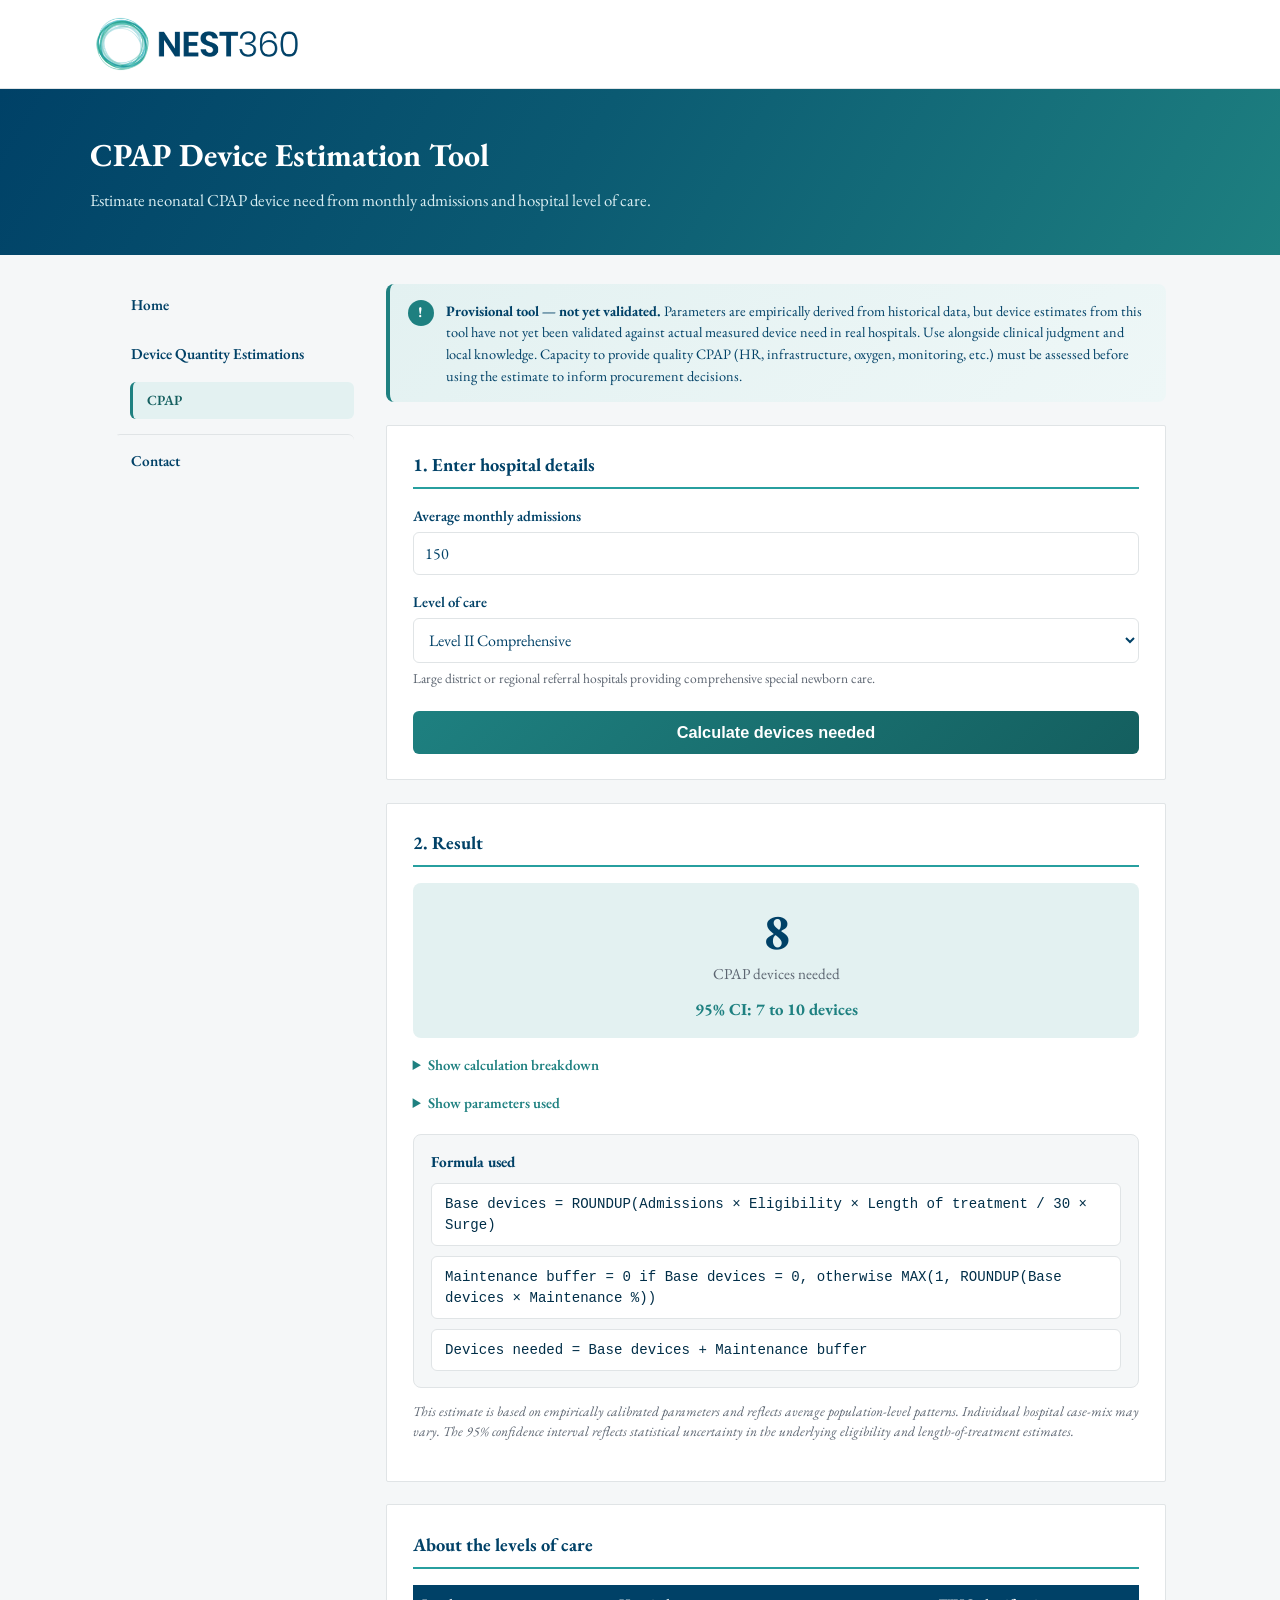
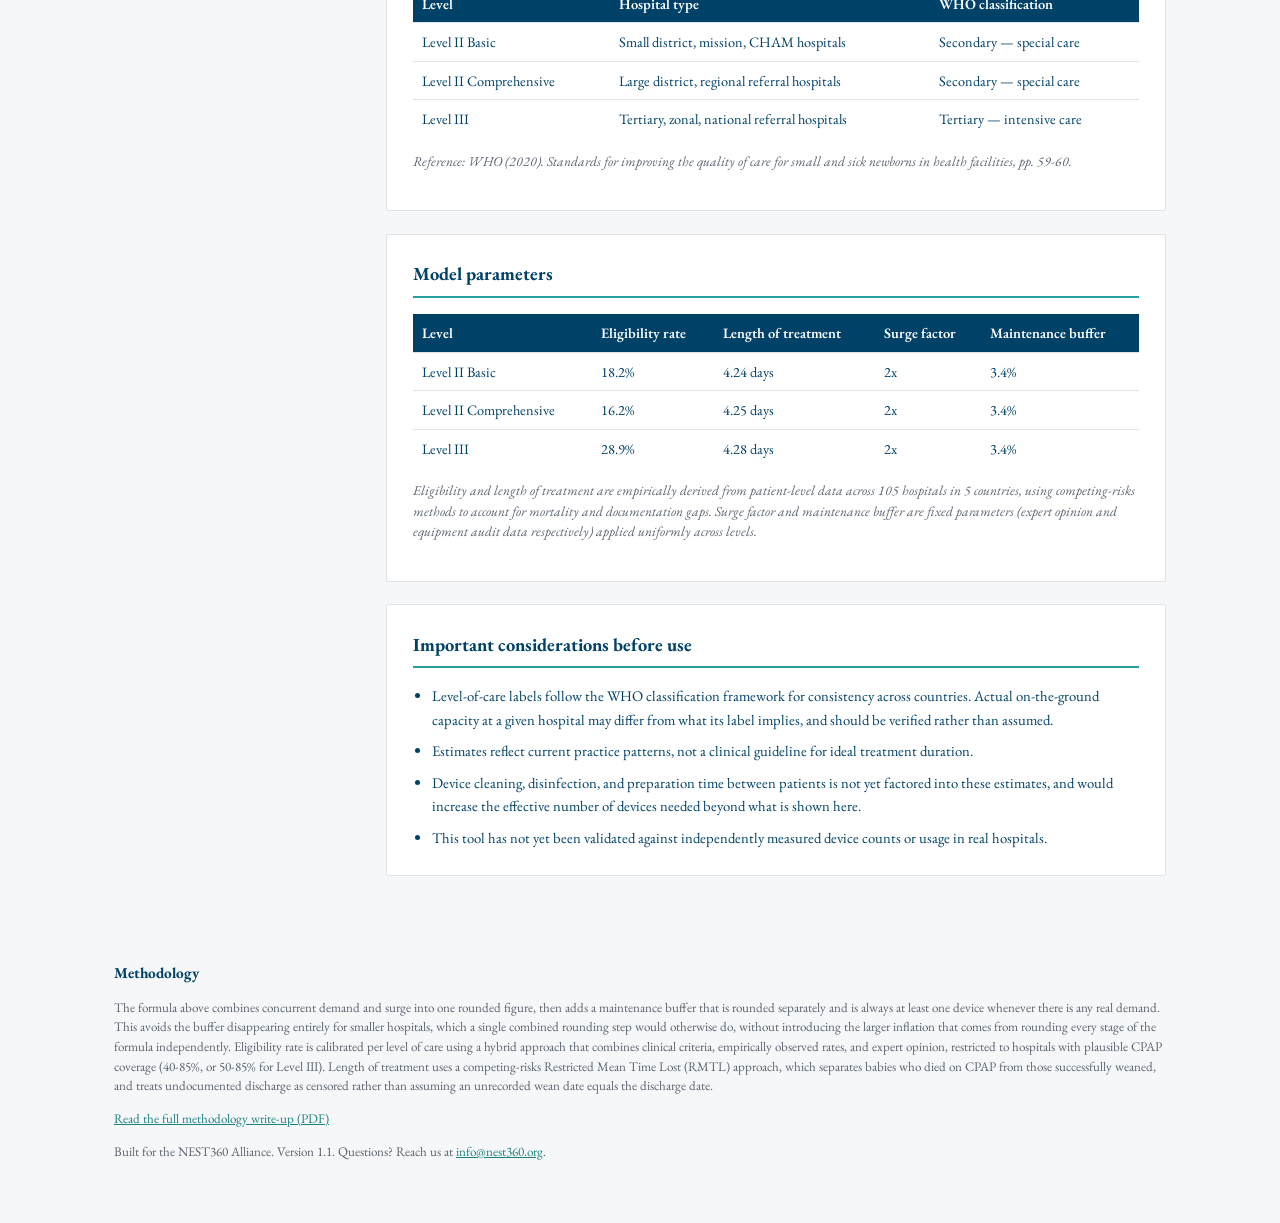
==== commit 08b3ab51: "Updated user document and pdf for web download" ====
--- a/nest360_site/cpap.html
+++ b/nest360_site/cpap.html
@@ -148,6 +148,7 @@
     Eligibility rate is calibrated per level of care using a hybrid approach that combines clinical criteria, empirically observed rates, and expert opinion, restricted to hospitals with plausible CPAP coverage (40-85%, or 50-85% for Level III).
     Length of treatment uses a competing-risks Restricted Mean Time Lost (RMTL) approach, which separates babies who died on CPAP from those successfully weaned, and treats undocumented discharge as censored rather than assuming an unrecorded wean date equals the discharge date.
   </p>
+  <p style="margin-top:0.8rem;"><a href="assets/CPAP_Tool_Methodology.pdf" target="_blank">Read the full methodology write-up (PDF)</a></p>
   <p style="margin-top:0.8rem;">Built for the NEST360 Alliance. Version 1.1. Questions? Reach us at <a href="mailto:info@nest360.org">info@nest360.org</a>.</p>
 </footer>
 
